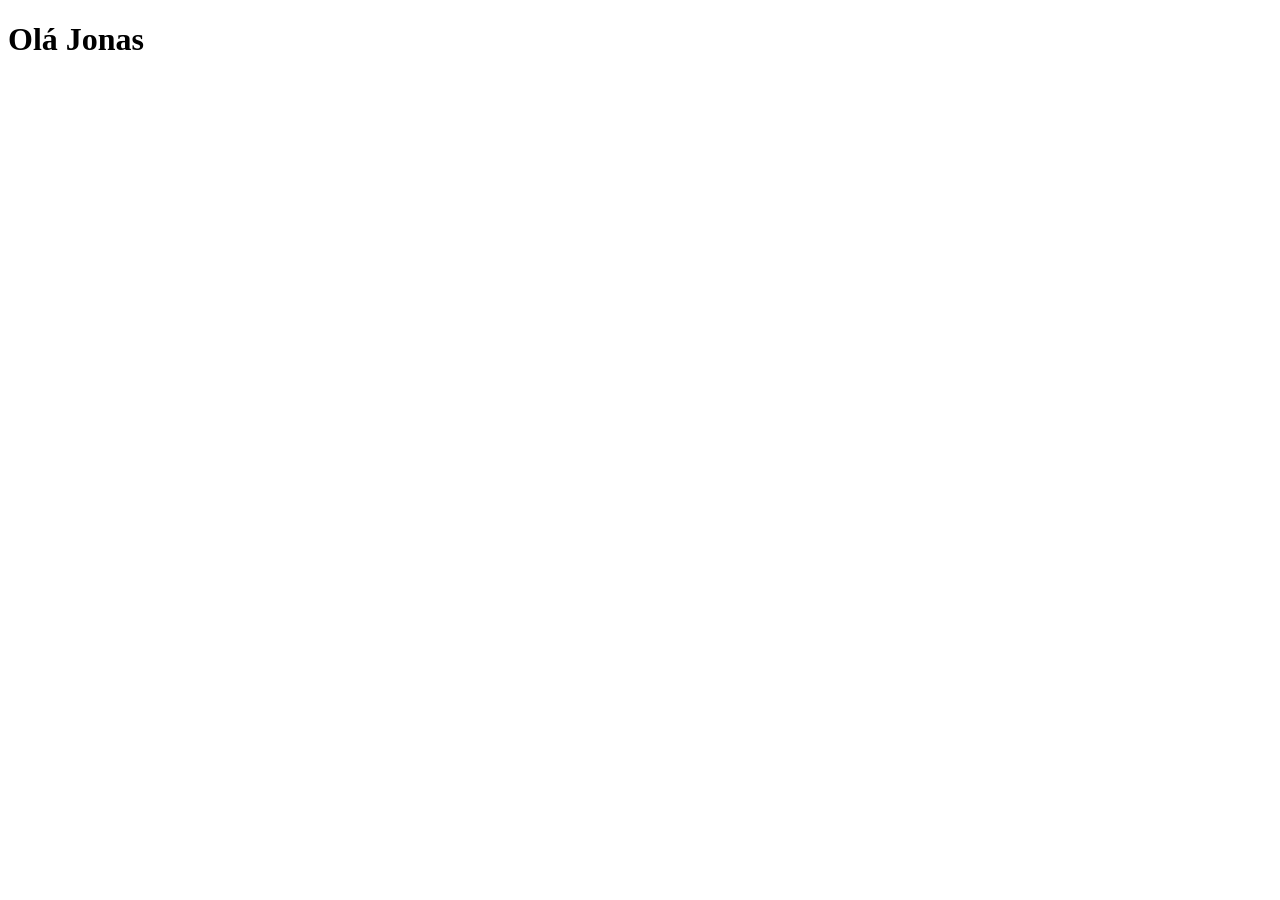
==== cardapio.html @ eb066520 "Estiliza botões dos cards" ====
<!DOCTYPE html>
<html lang="pt-br">

<head>
    <meta charset="UTF-8">
    <meta name="viewport" content="width=device-width, initial-scale=1.0">
    <title>Cardápio| Bella Napoli</title>
</head>

<body>

    <h1>Olá Jonas</h1>

</body>

</html>
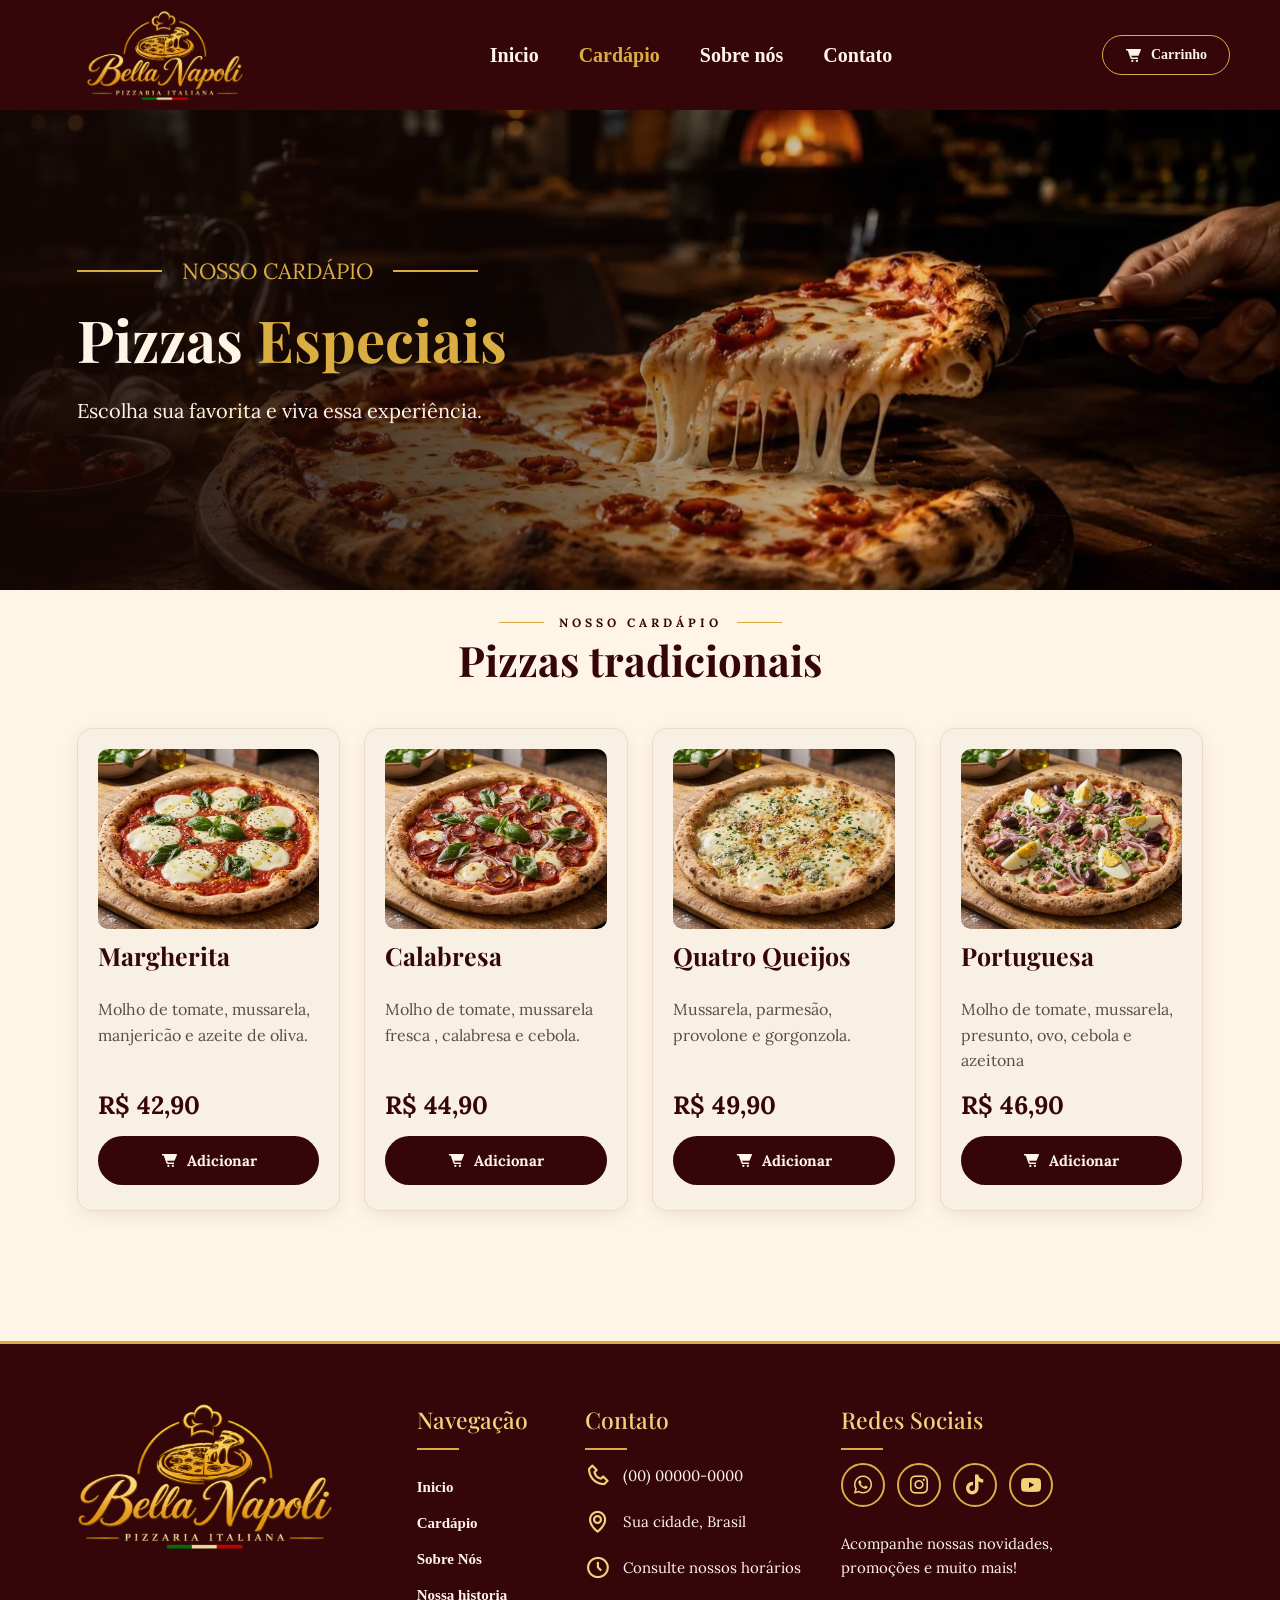
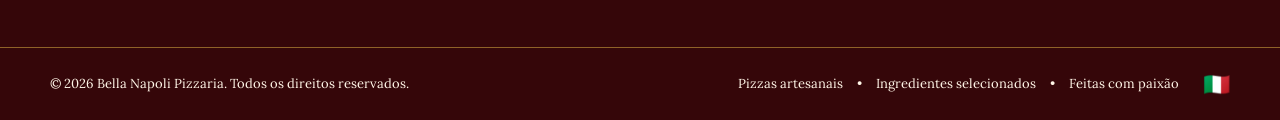
==== commit ae251cb6: "Subindo cardápio" ====
--- a/cardapio.html
+++ b/cardapio.html
@@ -5,11 +5,201 @@
     <meta charset="UTF-8">
     <meta name="viewport" content="width=device-width, initial-scale=1.0">
     <title>Cardápio| Bella Napoli</title>
+    <link rel="stylesheet" href="style.css">
+    <link href="https://unpkg.com/boxicons@2.1.4/css/boxicons.min.css" rel="stylesheet">
+
+    <link rel="preconnect" href="https://fonts.googleapis.com">
+    <link rel="preconnect" href="https://fonts.gstatic.com" crossorigin>
+    <link
+        href="https://fonts.googleapis.com/css2?family=Playfair+Display:wght@400;500;600;700&family=Lora:wght@400;500;600;700&family=Cormorant+Garamond:wght@400;500;600;700&display=swap"
+        rel="stylesheet">
 </head>
 
 <body>
-
-    <h1>Olá Jonas</h1>
+    <header>
+        <div class="logo">
+            <a href="#">
+                <img src="img/logo.png" alt="">
+            </a>
+        </div>
+
+
+        <nav>
+            <a href="index.html">Inicio</a>
+            <a href="cardapio.html" class="ativo">Cardápio</a>
+            <a href="sobrenos.html">Sobre nós</a>
+            <a href="#">Contato</a>
+        </nav>
+
+        <button>
+            <i class="bx bxs-cart-alt"></i>
+            <a href="#">Carrinho</a>
+        </button>
+
+    </header>
+
+
+    <main>
+
+        <section class="banner-cardapio">
+            <div class="conteudo-banner">
+                <span>Nosso cardápio</span>
+
+                <h1>Pizzas <strong>Especiais</strong></h1>
+
+                <p>Escolha sua favorita e viva essa experiência.</p>
+            </div>
+        </section>
+
+        <section class="cardapio" id="cardapio">
+
+            <div class="cardapio-conteudo">
+
+                <span class="cardapio-subtitulo">
+                    <span class="linha-dourada"></span>
+                    NOSSO CARDÁPIO
+                    <span class="linha-dourada"></span>
+                </span>
+
+                <h2>Pizzas <span>tradicionais</span></h2>
+
+            </div>
+
+            <!-- CARDS DAS PIZZAS -->
+
+            <div class="card-container">
+
+
+                <div class="card">
+                    <img src="img/Pizza de Margherita.jpg" alt="Pizza Margherita">
+                    <h3>Margherita</h3>
+                    <p>Molho de tomate, mussarela, manjericão e azeite de oliva.</p>
+                    <span>R$ 42,90</span>
+                    <button class="btn-adicionar"> <i class="bx bxs-cart-alt"></i>
+                        Adicionar
+                    </button>
+                </div>
+                <div class="card">
+                    <img src="img/Pizza de Calabresa.jpg" alt="Pizza Calabresa">
+
+                    <h3>Calabresa</h3>
+                    <p>Molho de tomate, mussarela fresca , calabresa e cebola.</p>
+                    <span>R$ 44,90</span>
+                    <button class="btn-adicionar"> <i class="bx bxs-cart-alt"></i>
+                        Adicionar
+                    </button>
+                </div>
+                <div class="card">
+                    <img src="img/Pizza 4 Queijos.jpg" alt="Pizza Quatro Queijos">
+
+                    <h3>Quatro Queijos</h3>
+                    <p>Mussarela, parmesão, provolone e gorgonzola.</p>
+                    <span>R$ 49,90</span>
+                    <button class="btn-adicionar"> <i class="bx bxs-cart-alt"></i>
+                        Adicionar
+                    </button>
+
+                </div>
+                <div class="card">
+                    <img src="img/Pizza de portuguesa.jpg" alt="Pizza Portuguesa">
+
+                    <h3>Portuguesa</h3>
+                    <p>Molho de tomate, mussarela, presunto, ovo, cebola e azeitona</p>
+                    <span>R$ 46,90</span>
+                    <button class="btn-adicionar"> <i class="bx bxs-cart-alt"></i>
+                        Adicionar
+                    </button>
+                </div>
+
+            </div>
+
+        </section>
+
+    </main>
+
+    <footer class="footer">
+
+        <div class="conteudo-footer">
+
+            <!-- LOGO -->
+            <div class="logo-footer">
+                <img src="img/logo.png" alt="Bella Napoli">
+            </div>
+
+            <!-- NAVEGAÇÃO -->
+            <nav class="Navegacao-footer">
+                <h2>Navegação</h2>
+                <span>Inicio</span>
+                <span>Cardápio</span>
+                <span>Sobre Nós</span>
+                <span>Nossa historia</span>
+            </nav>
+
+            <!-- CONTATO -->
+            <div class="contato-footer">
+                <h2>Contato</h2>
+
+                <a href="#">
+                    <i class="bx bx-phone"></i>
+                    <span>(00) 00000-0000</span>
+                </a>
+
+                <p>
+                    <i class="bx bx-map"></i>
+                    <span>Sua cidade, Brasil</span>
+                </p>
+
+                <p>
+                    <i class="bx bx-time-five"></i>
+                    <span>Consulte nossos horários</span>
+                </p>
+            </div>
+
+            <!-- REDES SOCIAIS -->
+            <div class="redes-footer">
+                <h2>Redes Sociais</h2>
+
+                <div class="icones-redes">
+                    <a href="#" aria-label="Whatsapp">
+                        <i class="bx bxl-whatsapp"></i>
+                    </a>
+
+                    <a href="#" aria-label="Instagram">
+                        <i class="bx bxl-instagram"></i>
+                    </a>
+
+                    <a href="#" aria-label="TikTok">
+                        <i class="bx bxl-tiktok"></i>
+                    </a>
+
+                    <a href="#" aria-label="YouTube">
+                        <i class="bx bxl-youtube"></i>
+                    </a>
+                </div>
+
+                <p>
+                    Acompanhe nossas novidades,<br>
+                    promoções e muito mais!
+                </p>
+            </div>
+
+        </div>
+
+        <!-- FAIXA INFERIOR -->
+        <div class="rodape-final">
+            <p>© 2026 Bella Napoli Pizzaria. Todos os direitos reservados.</p>
+
+            <div class="rodape-detalhes">
+                <span>Pizzas artesanais</span>
+                <span>•</span>
+                <span>Ingredientes selecionados</span>
+                <span>•</span>
+                <span>Feitas com paixão</span>
+                <span class="bandeira-italia">🇮🇹</span>
+            </div>
+        </div>
+
+    </footer>
 
 </body>
 
--- a/style.css
+++ b/style.css
@@ -0,0 +1,840 @@
+*,
+*::before,
+*::after {
+    box-sizing: border-box;
+}
+
+body {
+    background-color: #fff5e7;
+    margin: 0;
+}
+
+html {
+    overflow-y: scroll;
+}
+
+/* CABEÇALHO */
+header {
+    background-color: #350609;
+    width: 100%;
+    min-height: 110px;
+    display: grid;
+    grid-template-columns: auto 1fr auto;
+    justify-content: space-between;
+    align-items: center;
+    padding: 0 50px;
+    position: relative;
+}
+
+nav {
+    display: flex;
+    justify-self: center;
+    gap: 40px;
+    align-items: center;
+    font-size: 14px;
+    font-family: Georgia, 'Times New Roman', Times, serif;
+    font-weight: bold;
+}
+
+nav a {
+    color: #fff5e7;
+    text-decoration: none;
+    position: relative;
+    transition: color 0.3s ease;
+    font-size: 20px;
+    font-family: 'Cormorant Garamond', serif;
+
+}
+
+nav a:hover {
+    color: #d9ad42;
+}
+
+nav a::after {
+    content: "";
+    position: absolute;
+    left: 0;
+    bottom: -20px;
+    width: 100%;
+    height: 3px;
+    background-color: #d9ad42;
+    transform: scaleX(0);
+    transition: transform 0.3s ease;
+}
+
+nav a:hover::after {
+    transform: scaleX(1);
+}
+
+.logo a {
+    color: #fff5e7;
+    font-size: 24px;
+    font-weight: bold;
+    display: flex;
+    justify-content: space-between;
+    text-decoration: none;
+}
+
+.logo img {
+    width: 230px;
+    height: auto;
+    max-height: 95px;
+    object-fit: contain;
+    display: block;
+}
+
+button {
+    background-color: #350609;
+    border: 1px solid #d9ad42;
+    border-radius: 30px;
+    padding: 10px 22px;
+    display: flex;
+    align-items: center;
+    gap: 8px;
+    font-family: 'Lora', serif;
+}
+
+button a {
+    color: #fff5e7;
+    text-decoration: none;
+    font-family: Georgia, 'Times New Roman', Times, serif;
+    font-size: 14px;
+    font-weight: 700;
+}
+
+.bxs-cart-alt {
+    font-size: 18px;
+    color: #fff5e7;
+}
+
+/* BANNER PRINCIPAL */
+.hero {
+    min-height: 480px;
+    background-image:
+        linear-gradient(90deg,
+            rgba(20, 7, 4, 0.92) 0%,
+            rgba(20, 7, 4, 0.65) 38%,
+            rgba(20, 7, 4, 0.05) 72%),
+        url("img/baner.webp");
+    background-size: cover;
+    background-position: center;
+    background-repeat: no-repeat;
+    display: flex;
+    align-items: center;
+    padding: 40px 6%;
+}
+
+.hero-subtitulo {
+    display: block;
+    color: #d9ad42;
+    font-family: 'Lora', serif;
+    font-size: 12px;
+    font-weight: bold;
+    letter-spacing: 4px;
+    margin-bottom: 18px;
+}
+
+.hero h1 {
+    color: #fff5e7;
+    font-family: 'Playfair Display', serif;
+    font-size: 52px;
+    line-height: 1.12;
+    margin: 0 0 20px;
+}
+
+.hero .destaque {
+    color: #d9ad42;
+}
+
+.hero p {
+    color: #fff5e7;
+    max-width: 420px;
+    font-family: 'Lora', serif;
+    font-size: 16px;
+    line-height: 1.7;
+    margin-bottom: 20px;
+}
+
+.btn-cardapio {
+    display: inline-flex;
+    align-items: center;
+    justify-content: center;
+    gap: 5px;
+    background-color: #f2d27a;
+    color: #350609;
+    padding: 14px 30px;
+    border-radius: 30px;
+    text-decoration: none;
+    font-family: 'Lora', serif;
+    font-weight: bold;
+    transition: 0.3s ease;
+}
+
+.btn-cardapio span {
+    margin-left: 12px;
+    font-size: 18px;
+}
+
+.btn-cardapio .seta {
+    margin-left: 12px;
+    font-size: 20px;
+    font-weight: 600;
+    display: inline-block;
+}
+
+.btn-cardapio:hover {
+    background-color: #fff5e7;
+    transform: translateY(-2px);
+}
+
+/* SEÇÃO DO CARDÁPIO */
+.cardapio {
+    background-color: #fff5e7;
+    padding: 25px 6% 70px;
+    text-align: center;
+}
+
+.cardapio-conteudo {
+    max-width: 800px;
+    margin: 0 auto;
+}
+
+.cardapio-subtitulo {
+    color: #350609;
+    font-family: 'Lora', serif;
+    font-size: 12px;
+    font-weight: bold;
+    letter-spacing: 4px;
+    margin-bottom: 2px;
+    display: flex;
+    align-items: center;
+    justify-content: center;
+    gap: 15px;
+}
+
+nav a.ativo {
+    color: #d9ad42;
+}
+
+.cardapio h2 {
+    color: #350609;
+    font-family: 'Playfair Display', serif;
+    font-size: 42px;
+    margin: 0 0 8px;
+}
+
+.cardapio h2 span {
+    color: #350609;
+}
+
+.cardapio p {
+    color: #6d5b50;
+    font-size: 20px;
+    font-family: 'Lora', serif;
+    line-height: 1.7;
+    margin: 0;
+}
+
+.linha-dourada {
+    background-color: #d9ad42;
+    width: 45px;
+    height: 1px;
+}
+
+/* ORGANIZAÇÃO DOS CARDS */
+.card-container {
+    display: grid;
+    grid-template-columns: repeat(4, minmax(0, 1fr));
+    justify-content: center;
+    align-items: stretch;
+    gap: 24px;
+    width: 100%;
+    max-width: 1200px;
+    margin: 40px auto 0;
+}
+
+/* CARD INDIVIDUAL */
+.card {
+    background-color: #f8f0e3;
+    width: 100%;
+    min-width: 0;
+    max-width: none;
+    padding: 20px;
+    border: 1px solid #eadcc7;
+    border-radius: 15px;
+    overflow: hidden;
+    box-shadow: 0 5px 18px rgba(53, 6, 9, 0.08);
+    transition: transform 0.3s ease, box-shadow 0.3s ease;
+    text-align: left;
+    display: flex;
+    flex-direction: column;
+}
+
+.card:hover {
+    transform: translateY(-5px);
+    box-shadow: 0 10px 25px rgba(53, 6, 9, 0.15);
+}
+
+.card img {
+    width: 100%;
+    height: 180px;
+    object-fit: cover;
+    object-position: center;
+    display: block;
+    border-radius: 10px;
+}
+
+.card h3 {
+    color: #350609;
+    font-family: 'Playfair Display', serif;
+    font-size: 25px;
+    margin-top: 10px;
+}
+
+.card p {
+    color: #5c4d44;
+    font-family: 'Lora', serif;
+    font-size: 16px;
+    line-height: 1.6;
+    margin: 0 0 15px;
+    flex-grow: 1;
+}
+
+.card span {
+    display: block;
+    color: #350609;
+    font-family: 'Lora', serif;
+    font-weight: bold;
+    font-size: 25px;
+    margin-bottom: 15px;
+}
+
+.btn-adicionar {
+    display: flex;
+    align-items: center;
+    justify-content: center;
+    gap: 8px;
+    width: 100%;
+    margin: auto 0 5px;
+    background-color: #350609;
+    color: #fff5e7;
+    border: none;
+    border-radius: 25px;
+    padding: 15px 12px;
+    font-family: 'Lora', serif;
+    font-size: 15px;
+    font-weight: bold;
+    cursor: pointer;
+    transition: 0.3s ease;
+}
+
+.btn-adicionar i {
+    font-size: 18px;
+    color: #fff5e7;
+    flex-shrink: 0;
+}
+
+.btn-adicionar:hover {
+    background-color: #5a1015;
+    transform: translateY(-2px);
+}
+
+/* NOTEBOOKS E TELAS MÉDIAS */
+@media (max-width: 1024px) {
+    header {
+        padding: 0 25px;
+    }
+
+    nav {
+        gap: 20px;
+    }
+
+    .hero h1 {
+        font-size: 44px;
+    }
+
+    .card-container {
+        grid-template-columns: repeat(2, minmax(0, 1fr));
+        gap: 24px;
+    }
+
+    .card {
+        max-width: 320px;
+        justify-self: center;
+    }
+}
+
+/* TABLETS E CELULARES */
+@media (max-width: 768px) {
+    header {
+        min-height: 100px;
+        padding: 15px;
+        gap: 15px;
+        grid-template-columns: minmax(0, 1fr) auto;
+        align-items: center;
+    }
+
+    header .logo {
+        grid-column: 1;
+        grid-row: 1;
+        min-width: 0;
+    }
+
+    .logo img {
+        width: 140px;
+        max-width: 100%;
+        max-height: 70px;
+    }
+
+    header button {
+        grid-column: 2;
+        grid-row: 1;
+        justify-self: end;
+        white-space: nowrap;
+        flex-shrink: 0;
+        padding: 7px 10px;
+        gap: 5px;
+    }
+
+    header button a {
+        white-space: nowrap;
+        font-size: 12px;
+    }
+
+    header .bxs-cart-alt {
+        font-size: 16px;
+        flex-shrink: 0;
+    }
+
+    nav {
+        position: static;
+        transform: none;
+        width: 100%;
+        grid-column: 1 / -1;
+        grid-row: 2;
+        justify-self: center;
+        justify-content: center;
+        flex-wrap: wrap;
+        gap: 15px;
+    }
+
+    nav a {
+        font-size: 13px;
+        white-space: nowrap;
+    }
+
+    nav a::after {
+        bottom: -6px;
+    }
+
+    .hero {
+        min-height: 420px;
+        padding: 35px 24px;
+        background-position: center;
+    }
+
+    .hero-conteudo {
+        max-width: 100%;
+    }
+
+    .hero h1 {
+        font-size: 36px;
+    }
+
+    .hero p {
+        font-size: 15px;
+        line-height: 1.6;
+    }
+
+    .hero-subtitulo {
+        font-size: 10px;
+        letter-spacing: 2px;
+    }
+
+    .cardapio {
+        padding: 30px 5% 50px;
+    }
+
+    .cardapio h2 {
+        font-size: 34px;
+    }
+
+    .cardapio p {
+        font-size: 16px;
+    }
+
+    /* DOIS CARDS POR LINHA */
+    .card-container {
+        grid-template-columns: repeat(2, minmax(0, 1fr));
+        column-gap: 8px;
+        row-gap: 20px;
+    }
+
+    .card {
+        width: 100%;
+        max-width: none;
+        padding: 14px;
+    }
+
+    .card img {
+        height: 200px;
+    }
+
+    .card h3 {
+        font-size: 23px;
+    }
+
+    .card p {
+        font-size: 16px;
+    }
+
+    .card span {
+        font-size: 23px;
+    }
+
+    .btn-adicionar {
+        font-size: 15px;
+        padding: 14px 12px;
+    }
+}
+
+/* CELULARES: UM CARD POR LINHA */
+@media (max-width: 600px) {
+    .card-container {
+        grid-template-columns: minmax(0, 340px);
+        justify-content: center;
+        gap: 20px;
+    }
+
+    .card {
+        width: 100%;
+        max-width: 310px;
+        padding: 16px;
+    }
+
+    .card img {
+        height: 200px;
+    }
+}
+
+/* CELULARES ESTREITOS */
+@media (max-width: 375px) {
+    header {
+        padding: 12px 10px;
+        column-gap: 6px;
+    }
+
+    .logo img {
+        width: 115px;
+    }
+
+    header button {
+        padding: 6px 8px;
+        gap: 4px;
+    }
+
+    header button a {
+        font-size: 11px;
+    }
+
+    nav {
+        gap: 10px;
+    }
+
+    nav a {
+        font-size: 12px;
+    }
+
+    .hero h1 {
+        font-size: 30px;
+    }
+
+    .card img {
+        height: 170px;
+    }
+
+    .card-container {
+        grid-template-columns: minmax(0, 300px);
+        justify-content: center;
+        padding: 0;
+    }
+
+    .card {
+        width: 100%;
+        max-width: 250px;
+        padding: 14px;
+        justify-self: center;
+    }
+}
+
+/* FOOTER */
+.footer {
+    background: #350609;
+    color: #fff5e7;
+    border-top: 3px solid #d9ad42;
+    margin-top: 60px;
+    font-family: 'Lora', serif;
+}
+
+.conteudo-footer {
+    display: grid;
+    grid-template-columns: 1.4fr 0.7fr 1fr 1.15fr 0.45fr;
+    gap: 35px;
+    align-items: start;
+    padding: 55px 50px 40px;
+}
+
+/* LOGO */
+.logo-footer img {
+    width: 100%;
+    max-width: 350px;
+    display: block;
+}
+
+.logo-footer p {
+    text-align: center;
+    font-size: 17px;
+    line-height: 1.6;
+    margin-top: 25px;
+}
+
+/* TÍTULOS */
+.footer h2 {
+    color: #f2d27a;
+    font-family: 'Playfair Display', serif;
+    font-size: 23px;
+    font-weight: 500;
+    margin: 5px 0 28px;
+    position: relative;
+}
+
+.footer h2::after {
+    content: "";
+    position: absolute;
+    left: 0;
+    bottom: -15px;
+    width: 42px;
+    height: 2px;
+    background: #d9ad42;
+}
+
+/* NAVEGAÇÃO */
+.Navegacao-footer {
+    display: flex;
+    flex-direction: column;
+    align-items: flex-start;
+    gap: 12px;
+}
+
+.Navegacao-footer span {
+    margin: 0;
+    font-family: 'Cormorant Garamond', serif;
+    display: flex;
+    align-items: center;
+    gap: 12px;
+    color: #fff5e7;
+    font-size: 15px;
+    line-height: 1.6;
+    text-decoration: none;
+    margin: 0;
+
+}
+
+.Navegacao-footer a:hover {
+    color: #f2d27a;
+}
+
+/* CONTATO */
+.contato-footer>a,
+.contato-footer>p {
+    display: flex;
+    align-items: center;
+    gap: 12px;
+    color: #fff5e7;
+    font-size: 15px;
+    line-height: 1.6;
+    text-decoration: none;
+    margin: 0 0 20px;
+}
+
+.contato-footer i {
+    color: #f2d27a;
+    font-size: 26px;
+    flex-shrink: 0;
+}
+
+/* REDES SOCIAIS */
+.icones-redes {
+    display: flex;
+    flex-wrap: wrap;
+    gap: 12px;
+    margin: 5px 0 25px;
+}
+
+.icones-redes a {
+    width: 44px;
+    height: 44px;
+    border: 2px solid #d9ad42;
+    border-radius: 50%;
+    display: flex;
+    align-items: center;
+    justify-content: center;
+    color: #f2d27a;
+    font-size: 24px;
+    text-decoration: none;
+    transition: 0.3s;
+}
+
+.icones-redes a:hover {
+    background: #d9ad42;
+    color: #350609;
+    transform: translateY(-3px);
+}
+
+.redes-footer>p {
+    font-size: 15px;
+    line-height: 1.6;
+}
+
+
+/* FAIXA INFERIOR */
+.rodape-final {
+    border-top: 1px solid rgba(217, 173, 66, 0.55);
+    padding: 22px 50px;
+    display: flex;
+    align-items: center;
+    justify-content: space-between;
+    gap: 20px;
+    font-size: 13px;
+}
+
+.rodape-final p {
+    margin: 0;
+}
+
+.rodape-detalhes {
+    display: flex;
+    align-items: center;
+    gap: 14px;
+    flex-wrap: wrap;
+}
+
+.bandeira-italia {
+    font-size: 22px;
+    margin-left: 10px;
+}
+
+/* TABLET */
+@media (max-width: 1024px) {
+    .conteudo-footer {
+        grid-template-columns: repeat(2, minmax(0, 1fr));
+        gap: 40px 30px;
+        padding: 45px 30px;
+    }
+
+    .logo-footer img {
+        max-width: 280px;
+    }
+
+    .rodape-final {
+        padding: 22px 30px;
+    }
+}
+
+/* CELULAR */
+@media (max-width: 500px) {
+    .conteudo-footer {
+        grid-template-columns: 1fr;
+        gap: 35px;
+        padding: 40px 25px;
+    }
+
+    .logo-footer img {
+        max-width: 260px;
+        margin: 0 auto;
+    }
+
+    .logo-footer p {
+        font-size: 15px;
+    }
+
+    .footer h2 {
+        font-size: 22px;
+    }
+
+    .rodape-final {
+        flex-direction: column;
+        text-align: center;
+        padding: 22px 20px;
+        gap: 15px;
+    }
+
+    .rodape-detalhes {
+        justify-content: center;
+        gap: 8px;
+    }
+}
+
+/* BANNER CARDÁPIO */
+
+.banner-cardapio {
+    min-height: 480px;
+    background-image:
+        linear-gradient(90deg,
+            rgba(20, 7, 4, 0.92) 0%,
+            rgba(20, 7, 4, 0.65) 38%,
+            rgba(20, 7, 4, 0.05) 72%),
+        url("img/baner.webp");
+
+    background-size: cover;
+    background-position: center;
+    background-repeat: no-repeat;
+
+    display: flex;
+    align-items: center;
+    padding: 40px 6%;
+}
+
+.conteudo-banner span {
+    color: #d9ad42;
+    font-family: 'Lora', serif;
+    text-transform: uppercase;
+    display: flex;
+    align-items: center;
+    justify-content: center;
+    gap: 20px;
+    width: fit-content;
+    white-space: nowrap;
+    font-size: 22px;
+}
+
+.conteudo-banner span::before,
+.conteudo-banner span::after {
+    content: "";
+    width: 85px;
+    height: 2px;
+    background-color: #d9ad42;
+    font-family: 'Lora', serif;
+}
+
+.conteudo-banner h1 {
+    color: #fff5e7;
+    font-family: 'Playfair Display', serif;
+    font-size: 58px;
+    margin: 15px 0;
+}
+
+.conteudo-banner h1 strong {
+    color: #d9ad42;
+}
+
+.conteudo-banner p {
+    color: #fff5e7;
+    font-family: 'Lora', serif;
+    font-size: 20px;
+}
+
+.conteudo-banner {
+    width: 100%;
+    max-width: 1200px;
+}
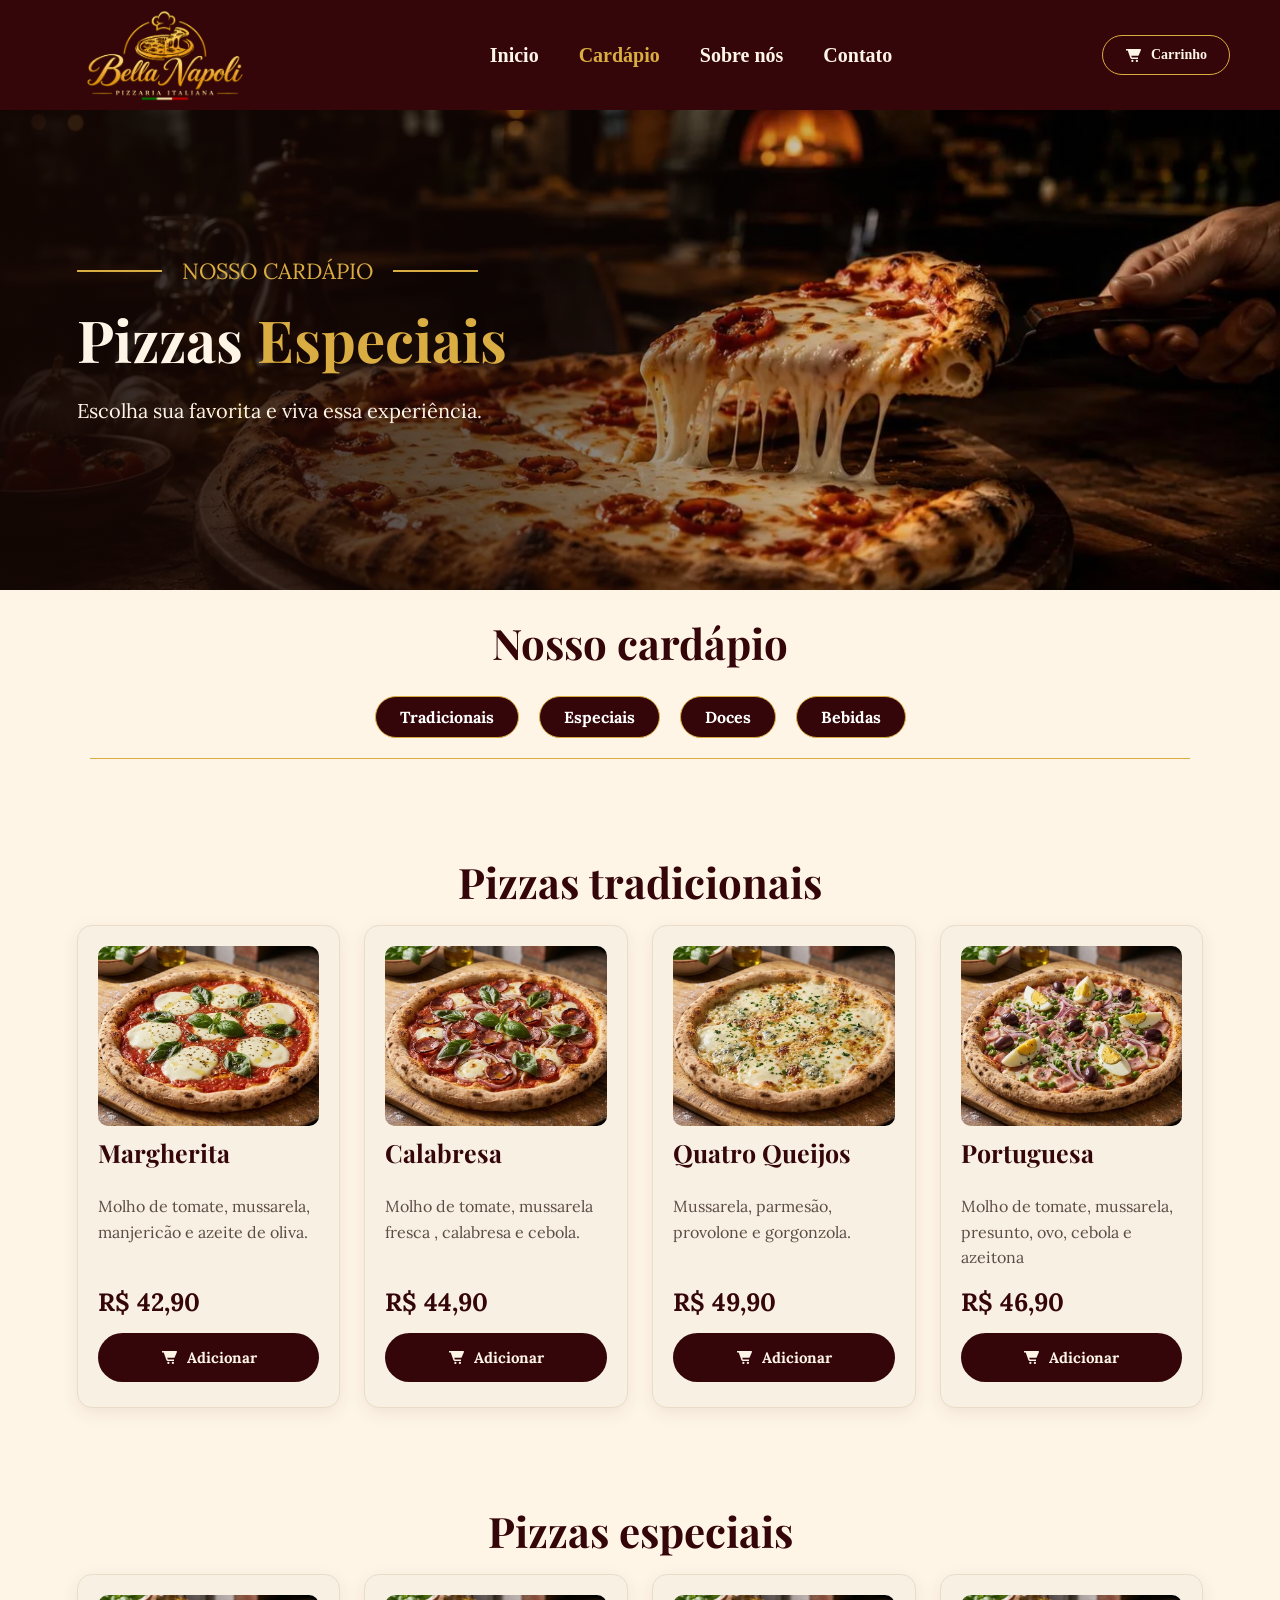
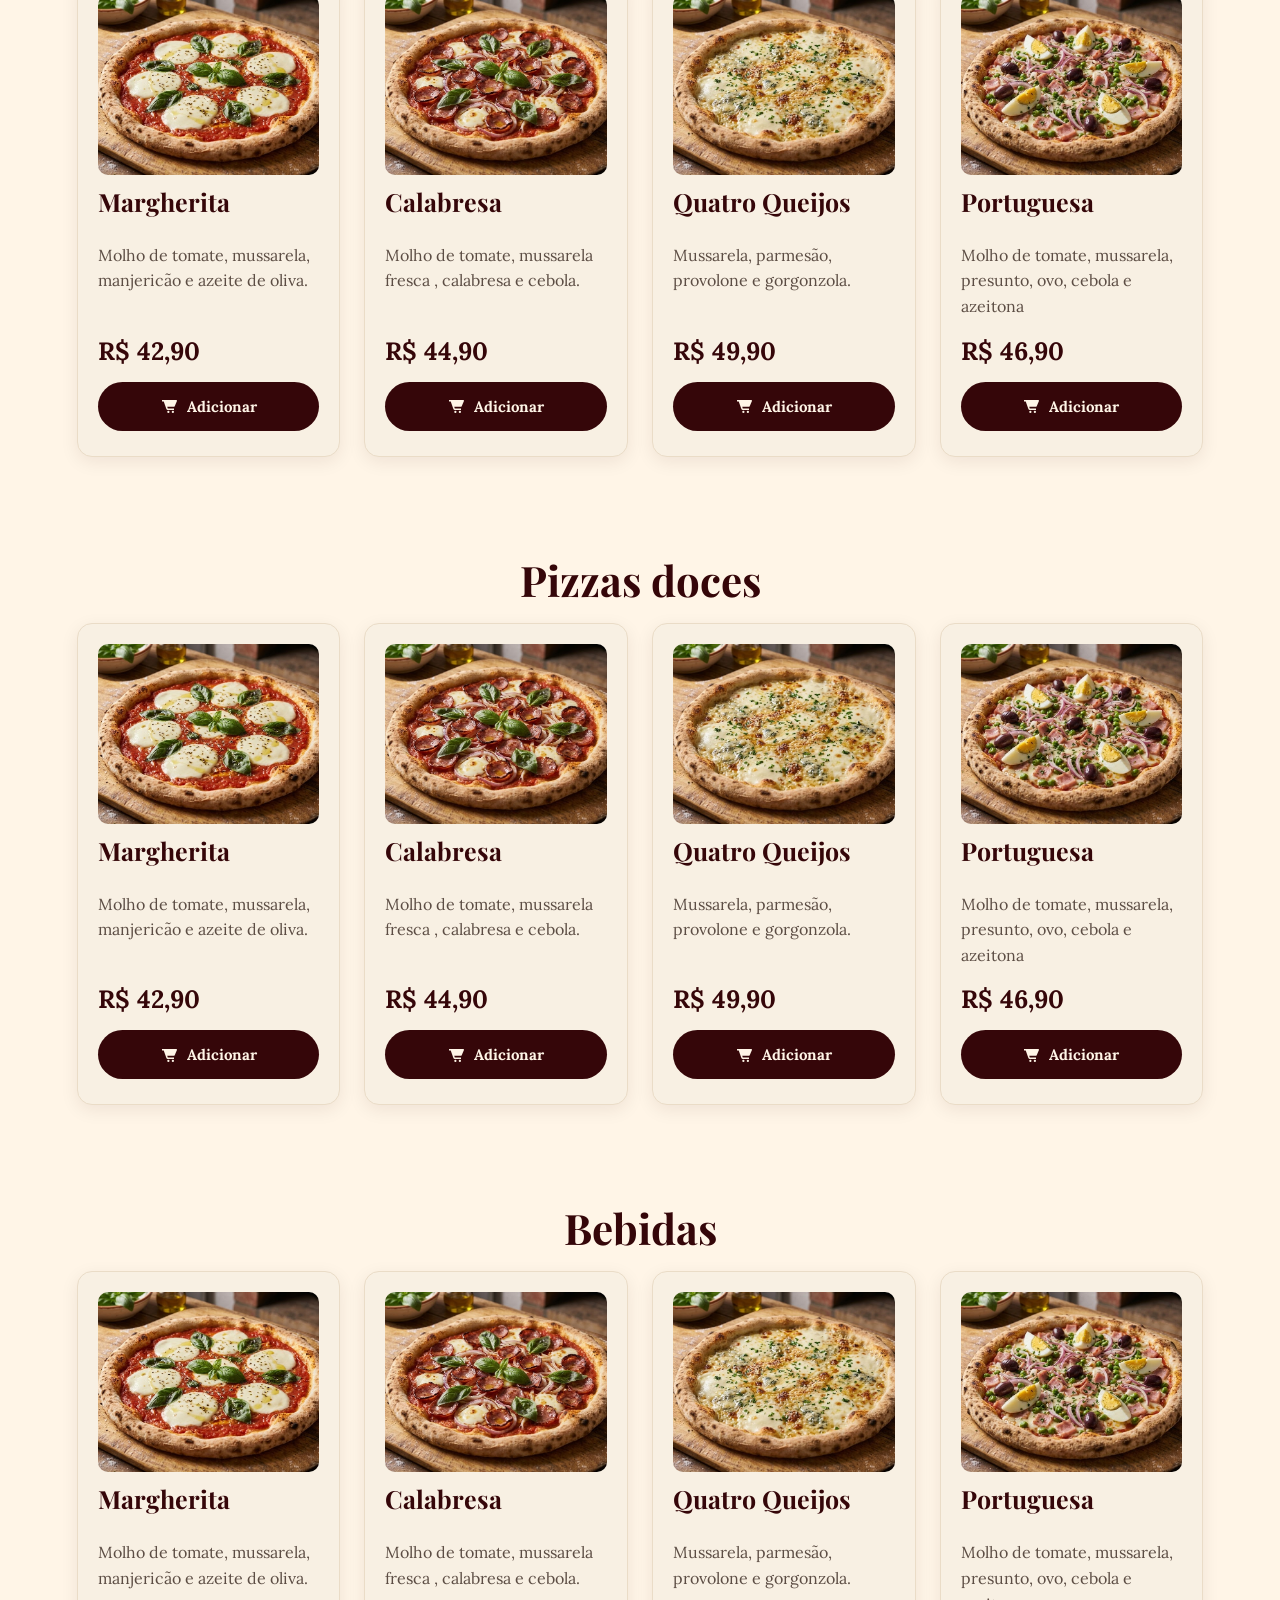
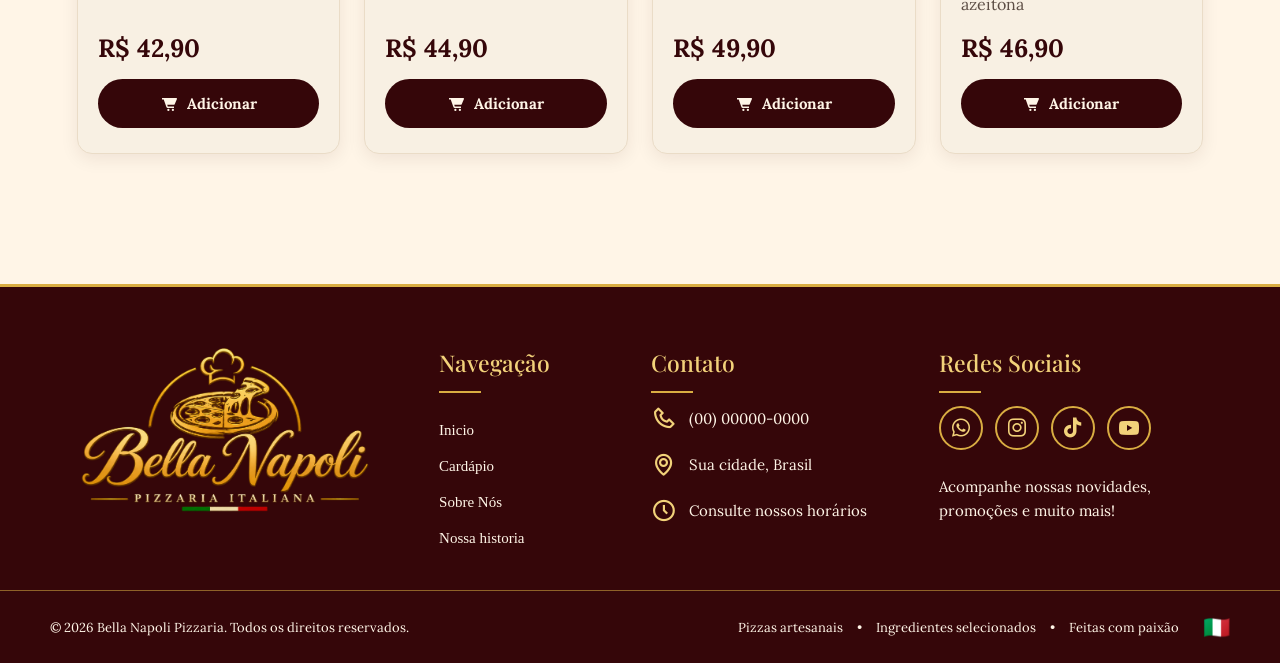
==== commit 6a4c2681: "Atualizando a página do cardápio" ====
--- a/cardapio.html
+++ b/cardapio.html
@@ -28,7 +28,7 @@
             <a href="index.html">Inicio</a>
             <a href="cardapio.html" class="ativo">Cardápio</a>
             <a href="sobrenos.html">Sobre nós</a>
-            <a href="#">Contato</a>
+            <a href="#contato">Contato</a>
         </nav>
 
         <button>
@@ -54,16 +54,20 @@
         <section class="cardapio" id="cardapio">
 
             <div class="cardapio-conteudo">
-
-                <span class="cardapio-subtitulo">
-                    <span class="linha-dourada"></span>
-                    NOSSO CARDÁPIO
-                    <span class="linha-dourada"></span>
-                </span>
-
-                <h2>Pizzas <span>tradicionais</span></h2>
-
-            </div>
+                <h2>Nosso cardápio</h2>
+                <div class="categorias">
+                    <a href="#Tradicionais">Tradicionais</a>
+                    <a href="#Especiais">Especiais</a>
+                    <a href="#Doces">Doces</a>
+                    <a href="#Bebidas">Bebidas</a>
+                </div>
+            </div>
+
+        </section>
+
+        <section class="cardapio" id="Tradicionais">
+
+            <h2>Pizzas tradicionais</h2>
 
             <!-- CARDS DAS PIZZAS -->
 
@@ -112,8 +116,169 @@
                 </div>
 
             </div>
-
-        </section>
+        </section>
+
+
+        <section class="cardapio" id="Especiais">
+
+            <h2>Pizzas especiais</h2>
+
+            <!-- CARDS DAS PIZZAS -->
+
+            <div class="card-container">
+
+
+                <div class="card">
+                    <img src="img/Pizza de Margherita.jpg" alt="Pizza Margherita">
+                    <h3>Margherita</h3>
+                    <p>Molho de tomate, mussarela, manjericão e azeite de oliva.</p>
+                    <span>R$ 42,90</span>
+                    <button class="btn-adicionar"> <i class="bx bxs-cart-alt"></i>
+                        Adicionar
+                    </button>
+                </div>
+                <div class="card">
+                    <img src="img/Pizza de Calabresa.jpg" alt="Pizza Calabresa">
+
+                    <h3>Calabresa</h3>
+                    <p>Molho de tomate, mussarela fresca , calabresa e cebola.</p>
+                    <span>R$ 44,90</span>
+                    <button class="btn-adicionar"> <i class="bx bxs-cart-alt"></i>
+                        Adicionar
+                    </button>
+                </div>
+                <div class="card">
+                    <img src="img/Pizza 4 Queijos.jpg" alt="Pizza Quatro Queijos">
+
+                    <h3>Quatro Queijos</h3>
+                    <p>Mussarela, parmesão, provolone e gorgonzola.</p>
+                    <span>R$ 49,90</span>
+                    <button class="btn-adicionar"> <i class="bx bxs-cart-alt"></i>
+                        Adicionar
+                    </button>
+
+                </div>
+                <div class="card">
+                    <img src="img/Pizza de portuguesa.jpg" alt="Pizza Portuguesa">
+
+                    <h3>Portuguesa</h3>
+                    <p>Molho de tomate, mussarela, presunto, ovo, cebola e azeitona</p>
+                    <span>R$ 46,90</span>
+                    <button class="btn-adicionar"> <i class="bx bxs-cart-alt"></i>
+                        Adicionar
+                    </button>
+                </div>
+
+            </div>
+        </section>
+
+        <section class="cardapio" id="Doces">
+
+            <h2>Pizzas doces</h2>
+
+            <!-- CARDS DAS PIZZAS -->
+
+            <div class="card-container">
+
+
+                <div class="card">
+                    <img src="img/Pizza de Margherita.jpg" alt="Pizza Margherita">
+                    <h3>Margherita</h3>
+                    <p>Molho de tomate, mussarela, manjericão e azeite de oliva.</p>
+                    <span>R$ 42,90</span>
+                    <button class="btn-adicionar"> <i class="bx bxs-cart-alt"></i>
+                        Adicionar
+                    </button>
+                </div>
+                <div class="card">
+                    <img src="img/Pizza de Calabresa.jpg" alt="Pizza Calabresa">
+
+                    <h3>Calabresa</h3>
+                    <p>Molho de tomate, mussarela fresca , calabresa e cebola.</p>
+                    <span>R$ 44,90</span>
+                    <button class="btn-adicionar"> <i class="bx bxs-cart-alt"></i>
+                        Adicionar
+                    </button>
+                </div>
+                <div class="card">
+                    <img src="img/Pizza 4 Queijos.jpg" alt="Pizza Quatro Queijos">
+
+                    <h3>Quatro Queijos</h3>
+                    <p>Mussarela, parmesão, provolone e gorgonzola.</p>
+                    <span>R$ 49,90</span>
+                    <button class="btn-adicionar"> <i class="bx bxs-cart-alt"></i>
+                        Adicionar
+                    </button>
+
+                </div>
+                <div class="card">
+                    <img src="img/Pizza de portuguesa.jpg" alt="Pizza Portuguesa">
+
+                    <h3>Portuguesa</h3>
+                    <p>Molho de tomate, mussarela, presunto, ovo, cebola e azeitona</p>
+                    <span>R$ 46,90</span>
+                    <button class="btn-adicionar"> <i class="bx bxs-cart-alt"></i>
+                        Adicionar
+                    </button>
+                </div>
+
+            </div>
+        </section>
+
+        <section class="cardapio" id="Bebidas">
+
+            <h2>Bebidas</h2>
+
+            <!-- CARDS DAS PIZZAS -->
+
+            <div class="card-container">
+
+
+                <div class="card">
+                    <img src="img/Pizza de Margherita.jpg" alt="Pizza Margherita">
+                    <h3>Margherita</h3>
+                    <p>Molho de tomate, mussarela, manjericão e azeite de oliva.</p>
+                    <span>R$ 42,90</span>
+                    <button class="btn-adicionar"> <i class="bx bxs-cart-alt"></i>
+                        Adicionar
+                    </button>
+                </div>
+                <div class="card">
+                    <img src="img/Pizza de Calabresa.jpg" alt="Pizza Calabresa">
+
+                    <h3>Calabresa</h3>
+                    <p>Molho de tomate, mussarela fresca , calabresa e cebola.</p>
+                    <span>R$ 44,90</span>
+                    <button class="btn-adicionar"> <i class="bx bxs-cart-alt"></i>
+                        Adicionar
+                    </button>
+                </div>
+                <div class="card">
+                    <img src="img/Pizza 4 Queijos.jpg" alt="Pizza Quatro Queijos">
+
+                    <h3>Quatro Queijos</h3>
+                    <p>Mussarela, parmesão, provolone e gorgonzola.</p>
+                    <span>R$ 49,90</span>
+                    <button class="btn-adicionar"> <i class="bx bxs-cart-alt"></i>
+                        Adicionar
+                    </button>
+
+                </div>
+                <div class="card">
+                    <img src="img/Pizza de portuguesa.jpg" alt="Pizza Portuguesa">
+
+                    <h3>Portuguesa</h3>
+                    <p>Molho de tomate, mussarela, presunto, ovo, cebola e azeitona</p>
+                    <span>R$ 46,90</span>
+                    <button class="btn-adicionar"> <i class="bx bxs-cart-alt"></i>
+                        Adicionar
+                    </button>
+                </div>
+
+            </div>
+        </section>
+
+
 
     </main>
 
@@ -136,7 +301,7 @@
             </nav>
 
             <!-- CONTATO -->
-            <div class="contato-footer">
+            <div class="contato-footer" id="contato">
                 <h2>Contato</h2>
 
                 <a href="#">
--- a/style.css
+++ b/style.css
@@ -4,9 +4,17 @@
     box-sizing: border-box;
 }
 
+html,
+body {
+    margin: 0;
+    width: 100%;
+    min-width: 0;
+}
+
 body {
     background-color: #fff5e7;
     margin: 0;
+    overflow-x: clip;
 }
 
 html {
@@ -26,7 +34,7 @@
     position: relative;
 }
 
-nav {
+header nav {
     display: flex;
     justify-self: center;
     gap: 40px;
@@ -36,7 +44,7 @@
     font-weight: bold;
 }
 
-nav a {
+header nav a {
     color: #fff5e7;
     text-decoration: none;
     position: relative;
@@ -46,11 +54,11 @@
 
 }
 
-nav a:hover {
+header nav a:hover {
     color: #d9ad42;
 }
 
-nav a::after {
+header nav a::after {
     content: "";
     position: absolute;
     left: 0;
@@ -62,7 +70,7 @@
     transition: transform 0.3s ease;
 }
 
-nav a:hover::after {
+header nav a:hover::after {
     transform: scaleX(1);
 }
 
@@ -250,7 +258,7 @@
     gap: 24px;
     width: 100%;
     max-width: 1200px;
-    margin: 40px auto 0;
+    margin: 15px auto 0;
 }
 
 /* CARD INDIVIDUAL */
@@ -345,7 +353,7 @@
         padding: 0 25px;
     }
 
-    nav {
+    header nav {
         gap: 20px;
     }
 
@@ -406,7 +414,7 @@
         flex-shrink: 0;
     }
 
-    nav {
+    header nav {
         position: static;
         transform: none;
         width: 100%;
@@ -415,15 +423,16 @@
         justify-self: center;
         justify-content: center;
         flex-wrap: wrap;
-        gap: 15px;
-    }
-
-    nav a {
-        font-size: 13px;
+        gap: 22px;
+        row-gap: 14px;
+    }
+
+    header nav a {
+        font-size: 16px;
         white-space: nowrap;
     }
 
-    nav a::after {
+    header nav a::after {
         bottom: -6px;
     }
 
@@ -495,6 +504,30 @@
     .btn-adicionar {
         font-size: 15px;
         padding: 14px 12px;
+    }
+
+    .banner-cardapio {
+        min-height: 380px;
+        padding: 30px 24px;
+    }
+
+    .conteudo-banner span {
+        font-size: 13px;
+        gap: 10px;
+    }
+
+    .conteudo-banner span::before,
+    .conteudo-banner span::after {
+        width: 30px;
+    }
+
+    .conteudo-banner h1 {
+        font-size: 36px;
+    }
+
+    .conteudo-banner p {
+        font-size: 15px;
+        line-height: 1.6;
     }
 }
 
@@ -537,12 +570,12 @@
         font-size: 11px;
     }
 
-    nav {
-        gap: 10px;
-    }
-
-    nav a {
-        font-size: 12px;
+    header nav {
+        gap: 15px;
+    }
+
+    header nav a {
+        font-size: 15px;
     }
 
     .hero h1 {
@@ -744,9 +777,19 @@
 /* CELULAR */
 @media (max-width: 500px) {
     .conteudo-footer {
-        grid-template-columns: 1fr;
+        grid-template-columns: minmax(0, 1fr);
         gap: 35px;
         padding: 40px 25px;
+        width: 100%;
+    }
+
+    .conteudo-footer>* {
+        min-width: 0;
+    }
+
+    .footer {
+        width: 100%;
+        overflow-x: clip;
     }
 
     .logo-footer img {
@@ -793,6 +836,8 @@
     display: flex;
     align-items: center;
     padding: 40px 6%;
+    width: 100%;
+    max-width: 100%;
 }
 
 .conteudo-banner span {
@@ -837,4 +882,109 @@
 .conteudo-banner {
     width: 100%;
     max-width: 1200px;
+}
+
+.footer {
+    width: 100%;
+    max-width: 100%;
+    box-sizing: border-box;
+}
+
+.conteudo-footer {
+    width: 100%;
+    min-width: 0;
+    box-sizing: border-box;
+}
+
+@media (min-width: 1025px) {
+    .conteudo-footer {
+        grid-template-columns: 1.4fr 0.7fr 1fr 1.15fr;
+    }
+}
+
+/* AJUSTE DO BANNER DO CARDÁPIO NO CELULAR */
+@media (max-width: 768px) {
+
+    .conteudo-banner span {
+        font-size: 10px;
+        gap: 10px;
+    }
+
+    .conteudo-banner span::before,
+    .conteudo-banner span::after {
+        width: 30px;
+    }
+
+    .conteudo-banner h1 {
+        font-size: 36px;
+        line-height: 1.12;
+        margin: 15px 0 20px;
+    }
+
+    .conteudo-banner p {
+        font-size: 15px;
+        line-height: 1.6;
+    }
+
+}
+
+/* AJUSTE DO HEADER PARA TABLETS */
+@media (min-width: 601px) and (max-width: 768px) {
+
+    header nav {
+        gap: 30px;
+    }
+
+    header nav a {
+        font-size: 19px;
+    }
+
+}
+
+#tradicionais {
+    padding-top: 0;
+}
+
+#tradicionais .card-container {
+    margin-top: 1px;
+}
+
+.cardapio-conteudo {
+    max-width: 1100px;
+    margin: 0 auto;
+    border-bottom: 1px solid #d9ad42;
+    padding-bottom: 20px;
+}
+
+/* CATEGORIAS DO CARDÁPIO */
+
+.categorias {
+    display: flex;
+    justify-content: center;
+    align-items: center;
+    gap: 20px;
+    flex-wrap: wrap;
+    margin-top: 25px;
+}
+
+.categorias a {
+    text-decoration: none;
+    color: white;
+    font-family: 'Lora', serif;
+    font-size: 16px;
+    font-weight: bold;
+    padding: 10px 24px;
+    border: 1px solid #d9ad42;
+    border-radius: 25px;
+    transition: 0.3s ease;
+    background-color: #350609;
+    transition: 0.3s ease;
+}
+
+.categorias a:hover {
+    background-color: #350609;
+    color: #d9ad42;
+    transform: translateY(-5px);
+    box-shadow: 0 5px 15px rgba(53, 6, 9, 0.18);
+    border-color: #350609;
 }
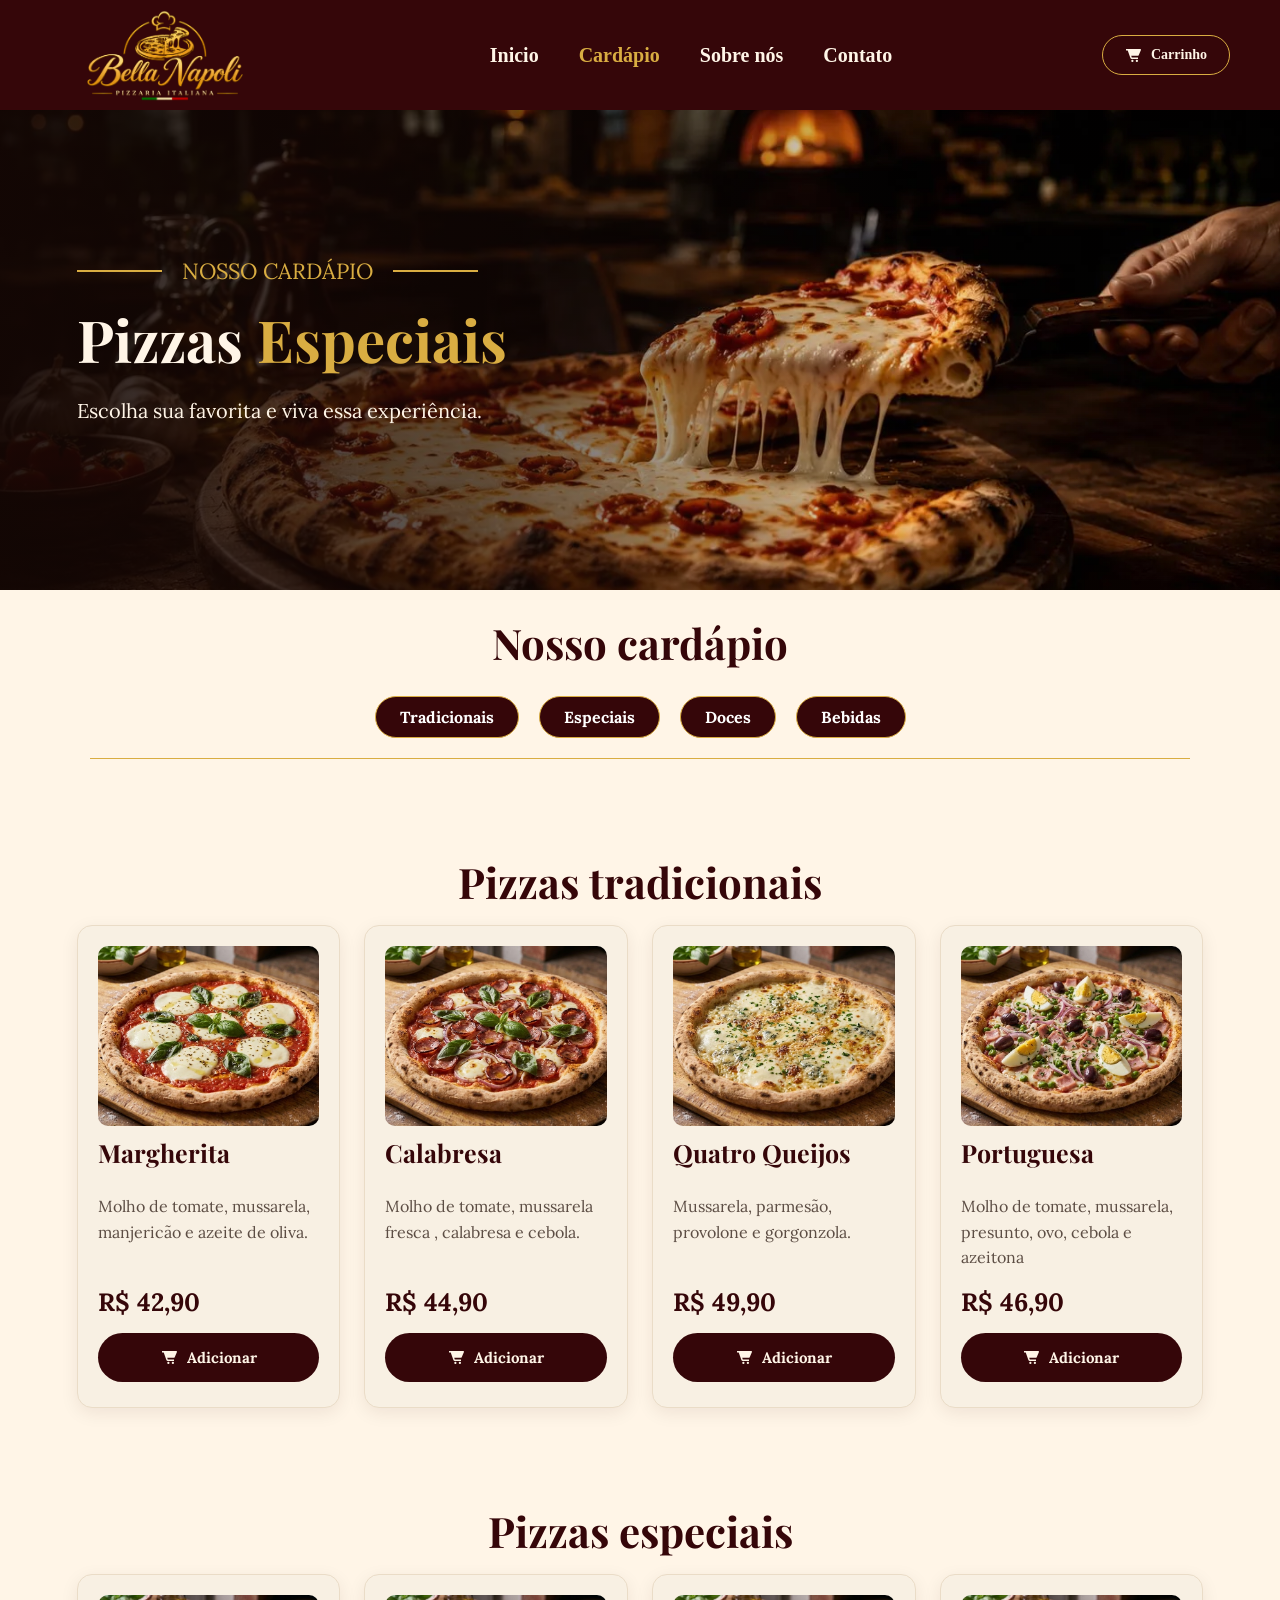
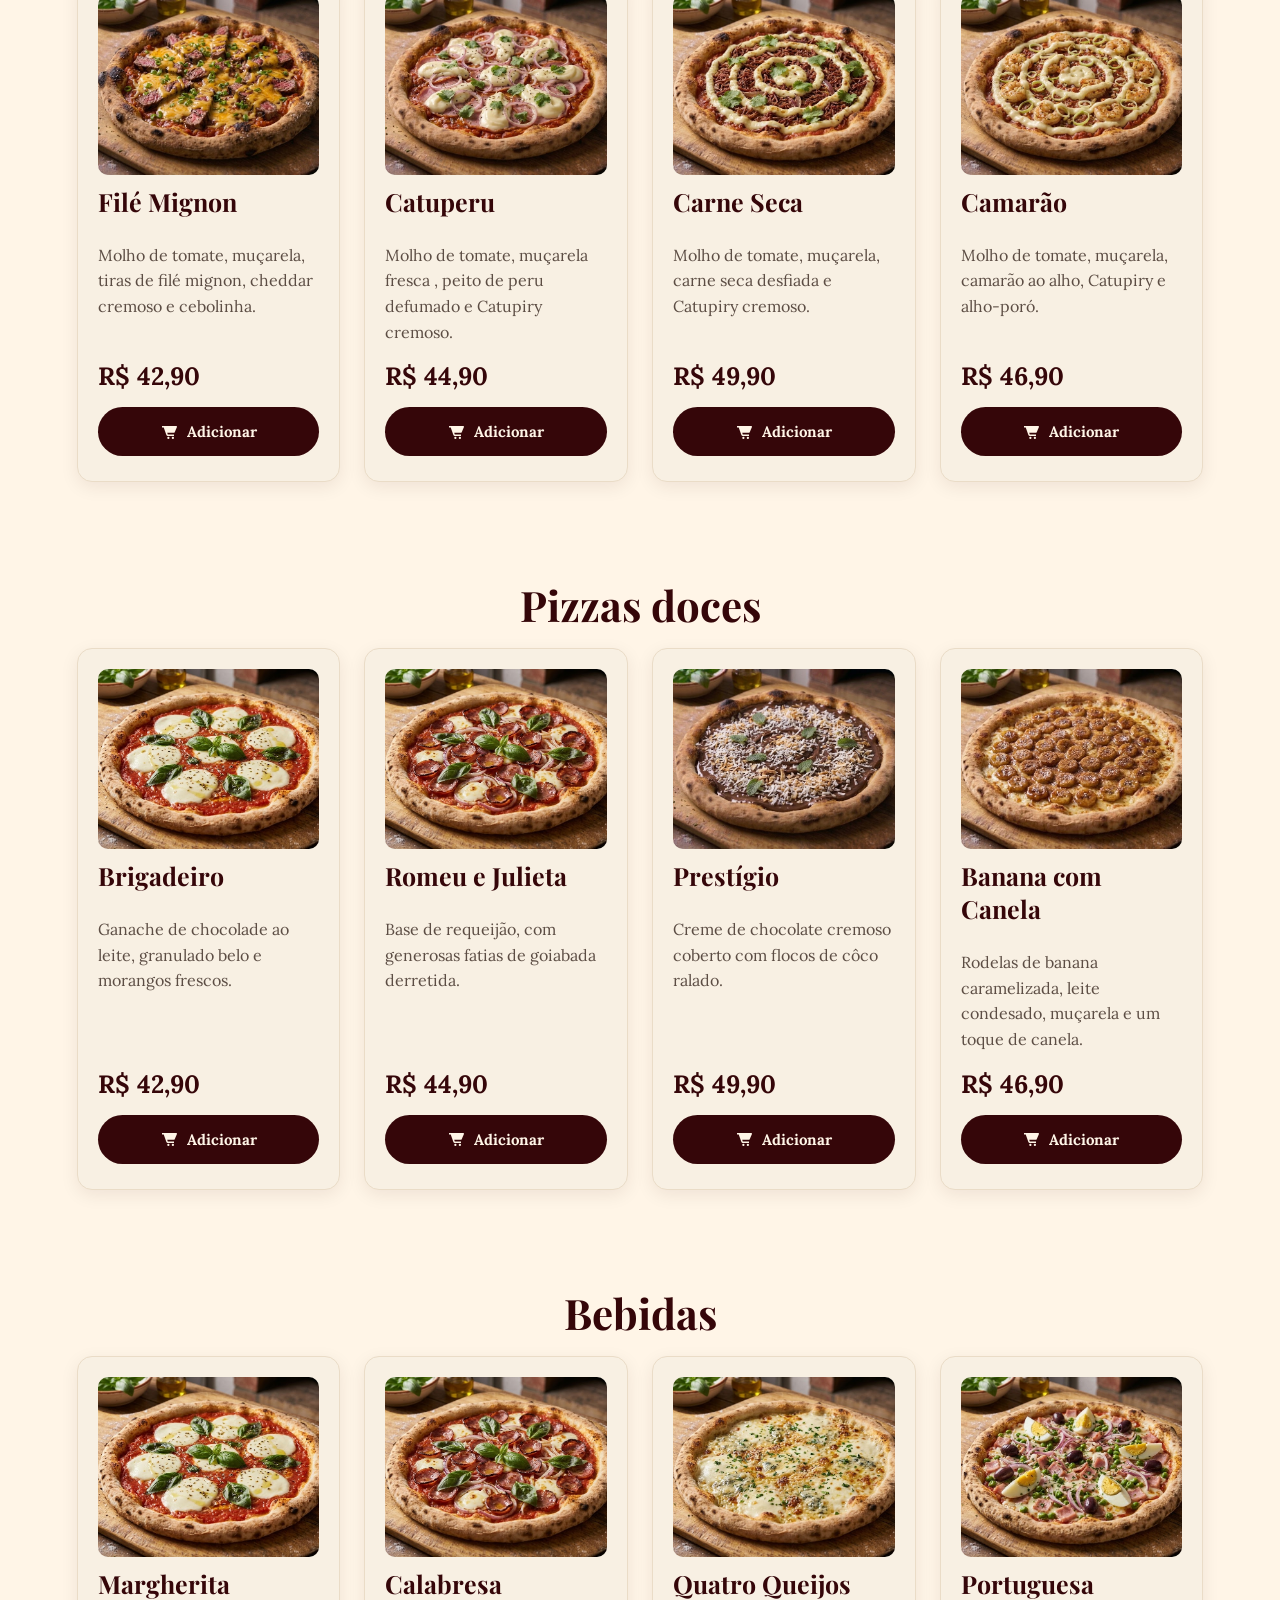
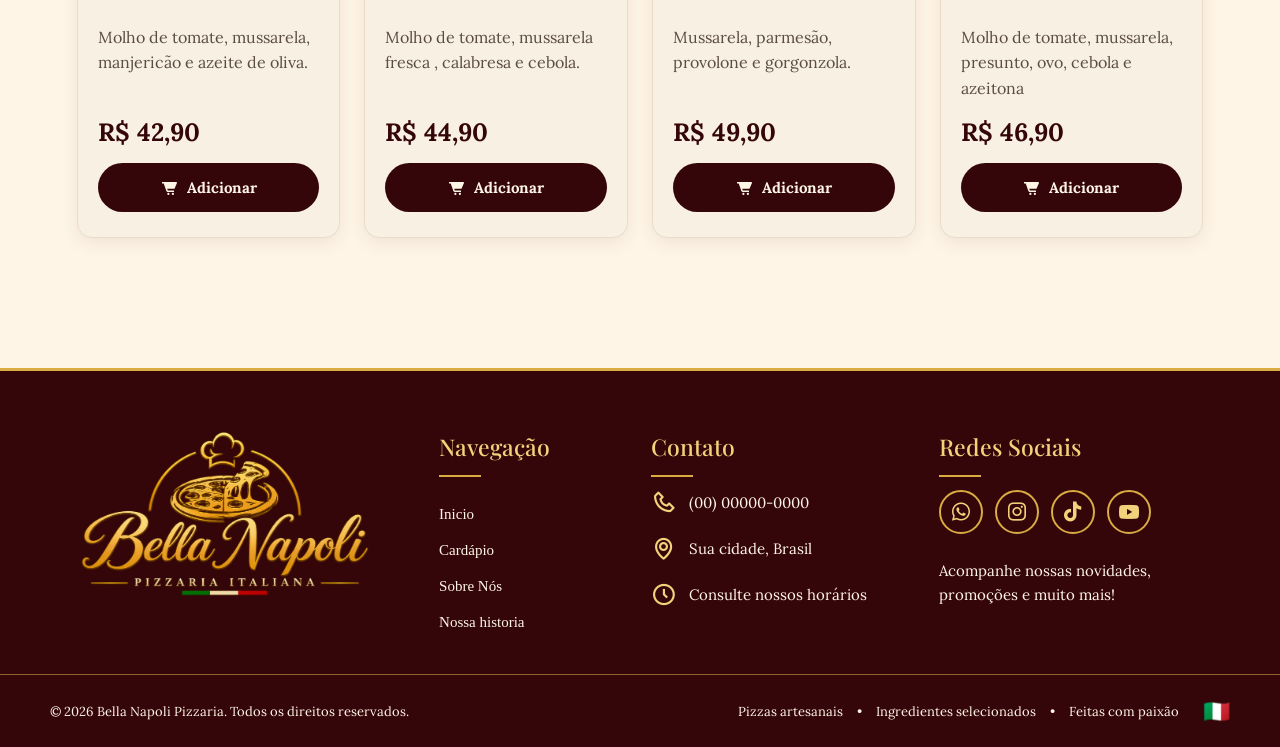
==== commit 610d6722: "Subindo img das pizzas" ====
--- a/cardapio.html
+++ b/cardapio.html
@@ -129,9 +129,62 @@
 
 
                 <div class="card">
+                    <img src="img/Pizza de File mignon.jpg" alt="Pizza Filé Mignon">
+                    <h3>Filé Mignon</h3>
+                    <p>Molho de tomate, muçarela, tiras de filé mignon, cheddar cremoso e cebolinha.</p>
+                    <span>R$ 42,90</span>
+                    <button class="btn-adicionar"> <i class="bx bxs-cart-alt"></i>
+                        Adicionar
+                    </button>
+                </div>
+                <div class="card">
+                    <img src="img/Pizza de Catuperu.jpg" alt="Pizza Catuperu">
+
+                    <h3>Catuperu</h3>
+                    <p>Molho de tomate, muçarela fresca , peito de peru defumado e Catupiry cremoso.</p>
+                    <span>R$ 44,90</span>
+                    <button class="btn-adicionar"> <i class="bx bxs-cart-alt"></i>
+                        Adicionar
+                    </button>
+                </div>
+                <div class="card">
+                    <img src="img/Pizza de Carne seca.jpg" alt="Pizza Carne Seca">
+
+                    <h3>Carne Seca</h3>
+                    <p>Molho de tomate, muçarela, carne seca desfiada e Catupiry cremoso.</p>
+                    <span>R$ 49,90</span>
+                    <button class="btn-adicionar"> <i class="bx bxs-cart-alt"></i>
+                        Adicionar
+                    </button>
+
+                </div>
+                <div class="card">
+                    <img src="img/Pizza Camarão.jpg" alt="Pizza Camarão">
+
+                    <h3>Camarão</h3>
+                    <p>Molho de tomate, muçarela, camarão ao alho, Catupiry e alho-poró.</p>
+                    <span>R$ 46,90</span>
+                    <button class="btn-adicionar"> <i class="bx bxs-cart-alt"></i>
+                        Adicionar
+                    </button>
+                </div>
+
+            </div>
+        </section>
+
+        <section class="cardapio" id="Doces">
+
+            <h2>Pizzas doces</h2>
+
+            <!-- CARDS DAS PIZZAS -->
+
+            <div class="card-container">
+
+
+                <div class="card">
                     <img src="img/Pizza de Margherita.jpg" alt="Pizza Margherita">
-                    <h3>Margherita</h3>
-                    <p>Molho de tomate, mussarela, manjericão e azeite de oliva.</p>
+                    <h3>Brigadeiro</h3>
+                    <p>Ganache de chocolade ao leite, granulado belo e morangos frescos.</p>
                     <span>R$ 42,90</span>
                     <button class="btn-adicionar"> <i class="bx bxs-cart-alt"></i>
                         Adicionar
@@ -140,18 +193,18 @@
                 <div class="card">
                     <img src="img/Pizza de Calabresa.jpg" alt="Pizza Calabresa">
 
-                    <h3>Calabresa</h3>
-                    <p>Molho de tomate, mussarela fresca , calabresa e cebola.</p>
+                    <h3>Romeu e Julieta</h3>
+                    <p>Base de requeijão, com generosas fatias de goiabada derretida.</p>
                     <span>R$ 44,90</span>
                     <button class="btn-adicionar"> <i class="bx bxs-cart-alt"></i>
                         Adicionar
                     </button>
                 </div>
                 <div class="card">
-                    <img src="img/Pizza 4 Queijos.jpg" alt="Pizza Quatro Queijos">
-
-                    <h3>Quatro Queijos</h3>
-                    <p>Mussarela, parmesão, provolone e gorgonzola.</p>
+                    <img src="img/Pizza de Prestigio.jpg" alt="Pizza Prestígio">
+
+                    <h3>Prestígio</h3>
+                    <p>Creme de chocolate cremoso coberto com flocos de côco ralado.</p>
                     <span>R$ 49,90</span>
                     <button class="btn-adicionar"> <i class="bx bxs-cart-alt"></i>
                         Adicionar
@@ -159,63 +212,10 @@
 
                 </div>
                 <div class="card">
-                    <img src="img/Pizza de portuguesa.jpg" alt="Pizza Portuguesa">
-
-                    <h3>Portuguesa</h3>
-                    <p>Molho de tomate, mussarela, presunto, ovo, cebola e azeitona</p>
-                    <span>R$ 46,90</span>
-                    <button class="btn-adicionar"> <i class="bx bxs-cart-alt"></i>
-                        Adicionar
-                    </button>
-                </div>
-
-            </div>
-        </section>
-
-        <section class="cardapio" id="Doces">
-
-            <h2>Pizzas doces</h2>
-
-            <!-- CARDS DAS PIZZAS -->
-
-            <div class="card-container">
-
-
-                <div class="card">
-                    <img src="img/Pizza de Margherita.jpg" alt="Pizza Margherita">
-                    <h3>Margherita</h3>
-                    <p>Molho de tomate, mussarela, manjericão e azeite de oliva.</p>
-                    <span>R$ 42,90</span>
-                    <button class="btn-adicionar"> <i class="bx bxs-cart-alt"></i>
-                        Adicionar
-                    </button>
-                </div>
-                <div class="card">
-                    <img src="img/Pizza de Calabresa.jpg" alt="Pizza Calabresa">
-
-                    <h3>Calabresa</h3>
-                    <p>Molho de tomate, mussarela fresca , calabresa e cebola.</p>
-                    <span>R$ 44,90</span>
-                    <button class="btn-adicionar"> <i class="bx bxs-cart-alt"></i>
-                        Adicionar
-                    </button>
-                </div>
-                <div class="card">
-                    <img src="img/Pizza 4 Queijos.jpg" alt="Pizza Quatro Queijos">
-
-                    <h3>Quatro Queijos</h3>
-                    <p>Mussarela, parmesão, provolone e gorgonzola.</p>
-                    <span>R$ 49,90</span>
-                    <button class="btn-adicionar"> <i class="bx bxs-cart-alt"></i>
-                        Adicionar
-                    </button>
-
-                </div>
-                <div class="card">
-                    <img src="img/Pizza de portuguesa.jpg" alt="Pizza Portuguesa">
-
-                    <h3>Portuguesa</h3>
-                    <p>Molho de tomate, mussarela, presunto, ovo, cebola e azeitona</p>
+                    <img src="img/Pizza de Banana e Canela.jfif" alt="Pizza Banana e Canela">
+
+                    <h3>Banana com Canela</h3>
+                    <p>Rodelas de banana caramelizada, leite condesado, muçarela e um toque de canela.</p>
                     <span>R$ 46,90</span>
                     <button class="btn-adicionar"> <i class="bx bxs-cart-alt"></i>
                         Adicionar
